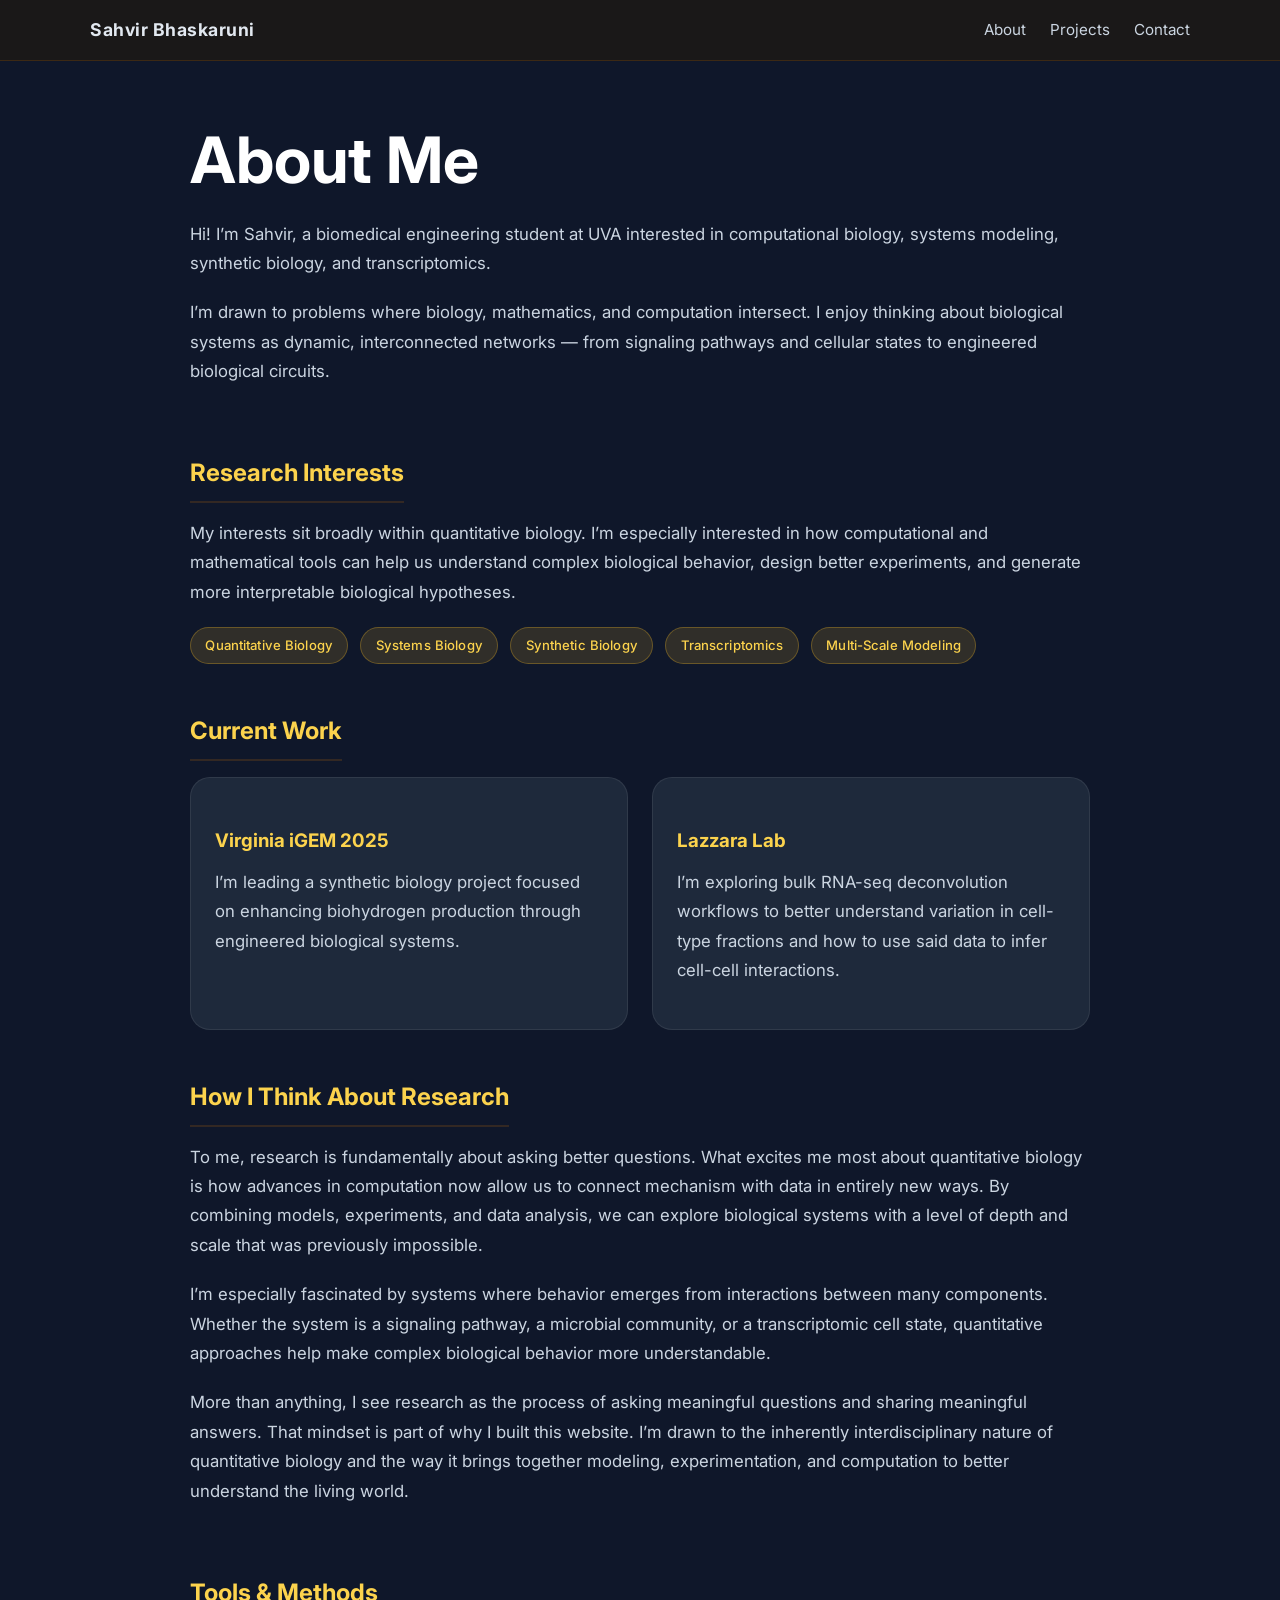
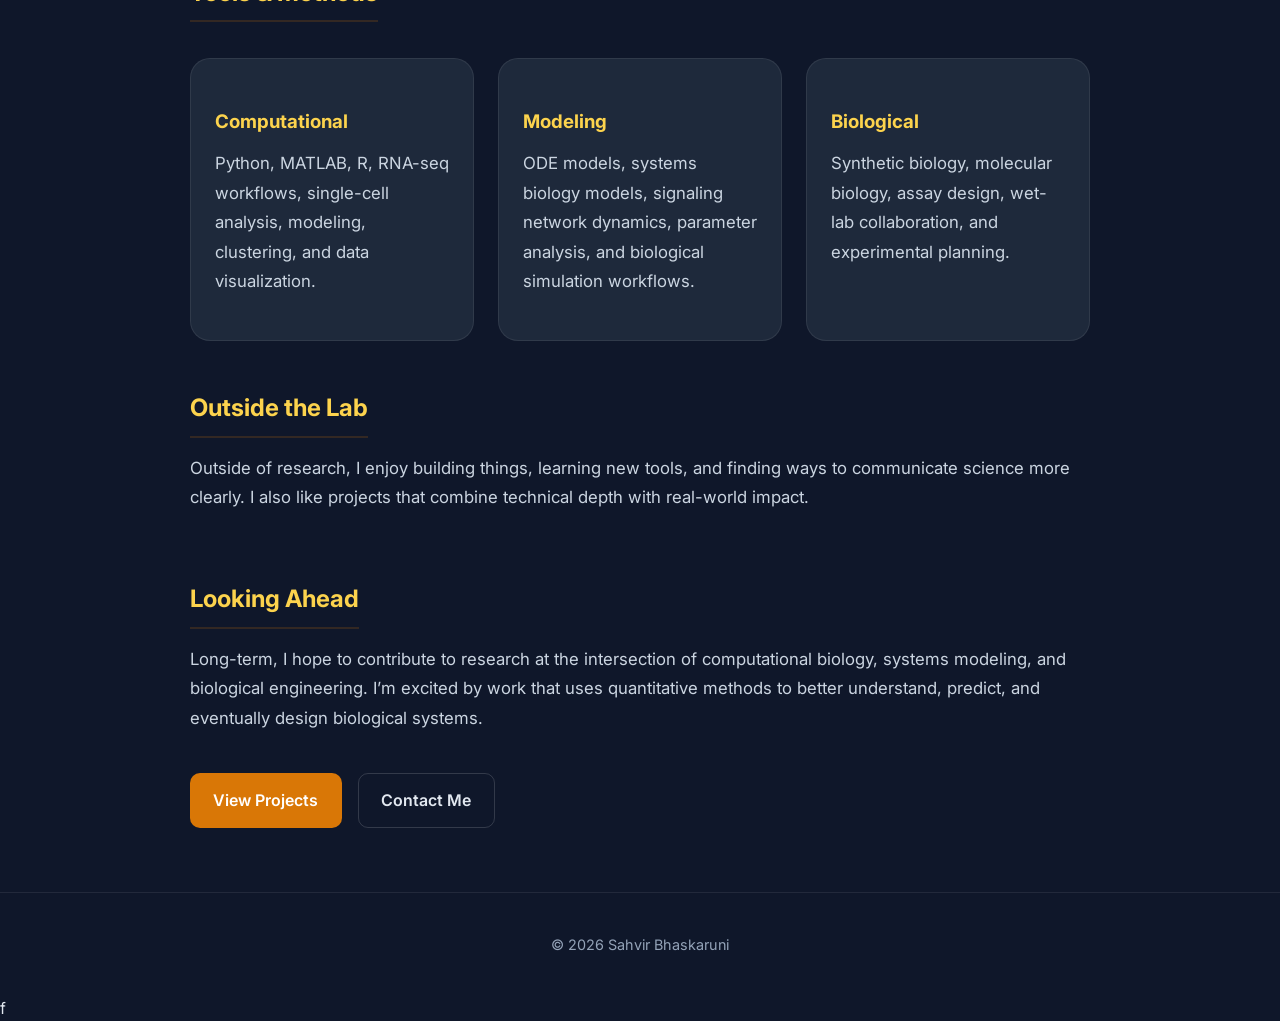
==== bio.html @ 29ad3c55 "temp edits" ====
<!DOCTYPE html>
<html lang="en">

<head>
  <meta charset="UTF-8" />
  <meta name="viewport" content="width=device-width, initial-scale=1.0" />

  <title>About | Sahvir Bhaskaruni</title>

  <link rel="preconnect" href="https://fonts.googleapis.com">
  <link rel="preconnect" href="https://fonts.gstatic.com" crossorigin>
  <link 
    href="https://fonts.googleapis.com/css2?family=Inter:wght@300;400;500;600;700&display=swap" 
    rel="stylesheet"
  >

  <link rel="stylesheet" href="style.css?v=10">
</head>

<body>

<nav>
  <div class="container nav-content">

    <div class="logo">
      <a href="index.html">Sahvir Bhaskaruni</a>
    </div>

    <div class="nav-links">

      <div class="nav-item">
        <a href="bio.html">About</a>
      </div>

      <div class="nav-item">
        <a href="../index.html#projects">Projects</a>
        <div class="dropdown">
          <a href="project-pages/hantavirus.html">Pan-Hantavirus Vaccine</a>
          <a href="project-pages/pcdh1.html">PCDH1 Inhibitor Design</a>
          <a href="project-pages/igem.html">Virginia iGEM 2025</a>
        </div>
      </div>

      <div class="nav-item">
        <a href="../index.html#contact">Contact</a>
      </div>

    </div>

  </div>
</nav>

<section class="page-section">

  <div class="container page-content">

    <h1>About Me</h1>

    <p class="page-intro">
      Hi! I’m Sahvir, a biomedical engineering student at UVA interested in
      computational biology, systems modeling, synthetic biology, and
      transcriptomics.
    </p>

    <p>
      I’m drawn to problems where biology, mathematics, and computation
      intersect. I enjoy thinking about biological systems as dynamic,
      interconnected networks — from signaling pathways and cellular states
      to engineered biological circuits.
    </p>

    <h2>Research Interests</h2>

    <p>
      My interests sit broadly within quantitative biology. I’m especially
      interested in how computational and mathematical tools can help us
      understand complex biological behavior, design better experiments, and
      generate more interpretable biological hypotheses.
    </p>

    <div class="interest-tags">
      <span class="interest-tag">Quantitative Biology</span>
      <span class="interest-tag">Systems Biology</span>
      <span class="interest-tag">Synthetic Biology</span>
      <span class="interest-tag">Transcriptomics</span>
      <span class="interest-tag">Multi-Scale Modeling</span>
    </div>

    <h2>Current Work</h2>

    <div class="now-grid">

      <div class="now-card">
        <h3>Virginia iGEM 2025</h3>
        <p>
          I’m leading a synthetic biology project focused on enhancing
          biohydrogen production through engineered biological systems.
        </p>
      </div>

      <div class="now-card">
        <h3>Lazzara Lab</h3>
        <p>
          I’m exploring bulk RNA-seq deconvolution workflows to better 
          understand variation in cell-type fractions and how to use 
          said data to infer cell-cell interactions. 
        </p>
      </div>

    </div>

<h2>How I Think About Research</h2>

  <p>
    To me, research is fundamentally about asking better questions. What excites 
    me most about quantitative biology is how advances in computation now allow 
    us to connect mechanism with data in entirely new ways. By combining models, 
    experiments, and data analysis, we can explore biological systems with a level 
    of depth and scale that was previously impossible.
  </p>

  <p>
    I’m especially fascinated by systems where behavior emerges from interactions 
    between many components. Whether the system is a signaling pathway, a microbial 
    community, or a transcriptomic cell state, quantitative approaches help make 
    complex biological behavior more understandable.
  </p>

  <p>
    More than anything, I see research as the process of asking meaningful questions 
    and sharing meaningful answers. That mindset is part of why I built this website. 
    I’m drawn to the inherently interdisciplinary nature of quantitative biology and 
    the way it brings together modeling, experimentation, and computation to better 
    understand the living world.
  </p>

    <h2>Tools & Methods</h2>

    <div class="tools-grid">

      <div class="tool-card">
        <h3>Computational</h3>
        <p>
          Python, MATLAB, R, RNA-seq workflows, single-cell analysis,
          modeling, clustering, and data visualization.
        </p>
      </div>

      <div class="tool-card">
        <h3>Modeling</h3>
        <p>
          ODE models, systems biology models, signaling network dynamics,
          parameter analysis, and biological simulation workflows.
        </p>
      </div>

      <div class="tool-card">
        <h3>Biological</h3>
        <p>
          Synthetic biology, molecular biology, assay design, wet-lab
          collaboration, and experimental planning.
        </p>
      </div>

    </div>

    <h2>Outside the Lab</h2>

    <p>
      Outside of research, I enjoy building things, learning new tools, and
      finding ways to communicate science more clearly. I also like projects
      that combine technical depth with real-world impact.
    </p>

    <h2>Looking Ahead</h2>

    <p>
      Long-term, I hope to contribute to research at the intersection of
      computational biology, systems modeling, and biological engineering.
      I’m excited by work that uses quantitative methods to better understand,
      predict, and eventually design biological systems.
    </p>

    <div class="page-buttons">
      <a class="btn btn-primary" href="../index.html#projects">View Projects</a>
      <a class="btn btn-secondary" href="../index.html#contact">Contact Me</a>
    </div>

  </div>

</section>

<footer>
  <div class="container">
    © 2026 Sahvir Bhaskaruni
  </div>
</footer>

</body>
</html>f
---- style.css ----
/* ========================================
   SAHVIR BHASKARUNI PORTFOLIO - CLEANED CSS
   ======================================== */

/* ROOT VARIABLES & RESET */

:root {
  /* Color Palette */
  --bg-primary: #0F172A;
  --bg-secondary: #1E293B;
  --bg-tertiary: rgba(255, 255, 255, 0.02);
  --bg-hover: rgba(255, 255, 255, 0.04);
  --bg-focus: rgba(255, 255, 255, 0.05);

  --text-primary: #e2e8f0;
  --text-secondary: #cbd5e1;
  --text-muted: #94a3b8;
  --text-bright: #ffffff;

  --accent-primary: #D97706;
  --accent-secondary: #FCD34D;
  --accent-blue: #93C5FD;

  --border-light: rgba(255, 255, 255, 0.06);
  --border-medium: rgba(255, 255, 255, 0.08);
  --border-hover: rgba(255, 255, 255, 0.18);

  --orange-bg-light: rgba(217, 119, 6, 0.15);
  --orange-bg-medium: rgba(217, 119, 6, 0.18);
  --orange-bg-focus: rgba(217, 119, 6, 0.28);
  --orange-border: rgba(217, 119, 6, 0.18);

  --yellow-bg-light: rgba(251, 191, 36, 0.14);
  --yellow-bg-medium: rgba(251, 191, 36, 0.22);
  --yellow-border: rgba(251, 191, 36, 0.28);
  --yellow-border-hover: rgba(251, 191, 36, 0.45);

  --blue-bg: rgba(59, 130, 246, 0.18);
  --blue-border: rgba(59, 130, 246, 0.28);

  --grey-bg: rgba(148, 163, 184, 0.12);
  --grey-border: rgba(148, 163, 184, 0.22);

  /* Spacing */
  --spacing-xs: 0.5rem;
  --spacing-sm: 1rem;
  --spacing-md: 1.5rem;
  --spacing-lg: 2.5rem;
  --spacing-xl: 4rem;

  /* Border Radius */
  --radius-sm: 10px;
  --radius-md: 18px;
  --radius-lg: 20px;
  --radius-full: 999px;

  /* Transitions */
  --transition-fast: 0.2s ease;
  --transition-base: 0.25s ease;

  /* Shadows */
  --shadow-sm: 0 10px 30px rgba(0, 0, 0, 0.18);
  --shadow-md: 0 16px 32px rgba(0, 0, 0, 0.25);
  --shadow-lg: 0 20px 40px rgba(0, 0, 0, 0.25);
}

* {
  margin: 0;
  padding: 0;
  box-sizing: border-box;
}

html {
  scroll-behavior: smooth;
}

body {
  font-family: "Inter", sans-serif;
  background-color: var(--bg-primary);
  color: var(--text-primary);
  line-height: 1.6;
}

a {
  color: inherit;
  text-decoration: none;
}

.container {
  width: 90%;
  max-width: 1100px;
  margin: 0 auto;
}

/* ========================================
   NAVBAR
   ======================================== */

nav {
  position: sticky;
  top: 0;
  z-index: 100;
  background: rgba(28, 25, 23, 0.92);
  backdrop-filter: blur(12px);
  border-bottom: 1px solid var(--orange-border);
}

.nav-content {
  display: flex;
  justify-content: space-between;
  align-items: center;
  padding: var(--spacing-sm) 0;
}

.logo {
  font-size: 1.1rem;
  font-weight: 700;
  letter-spacing: 0.5px;
}

.nav-links {
  display: flex;
  gap: var(--spacing-md);
  font-size: 0.95rem;
  color: var(--text-secondary);
}

.nav-links a {
  transition: color var(--transition-fast);
}

.nav-links a:hover {
  color: var(--text-bright);
}

.nav-item {
  position: relative;
}

.dropdown {
  display: none;
  position: absolute;
  top: 100%;
  left: 0;
  min-width: 220px;
  padding: var(--spacing-xs) 0;
  background: rgba(28, 25, 23, 0.98);
  border: 1px solid var(--orange-border);
  border-radius: var(--radius-md);
  box-shadow: var(--shadow-md);
}

.dropdown a {
  display: block;
  padding: 0.65rem 1rem;
  color: var(--text-secondary);
  font-size: 0.9rem;
  transition: all var(--transition-fast);
}

.dropdown a:hover {
  color: var(--text-bright);
  background: var(--bg-hover);
}

.nav-item:hover .dropdown {
  display: block;
}

/* ========================================
   HERO / HOME SECTION
   ======================================== */

.hero-section {
  max-width: 1150px;
  margin: 0 auto;
  padding: var(--spacing-xl) 2rem 4rem;
  color: #e5e7eb;
}

.hero-name {
  text-align: center;
  font-size: clamp(2.5rem, 8vw, 3.5rem);
  font-weight: 700;
  letter-spacing: 0.08em;
  margin-bottom: 0.75rem;
  color: var(--text-bright);
}

.hero-tags {
  text-align: center;
  font-size: 1.15rem;
  font-weight: 400;
  color: var(--text-muted);
  margin-bottom: var(--spacing-lg);
  line-height: 1.6;
}

.hero-content {
  display: grid;
  grid-template-columns: 300px 1fr;
  gap: 4rem;
  align-items: stretch;
}

.hero-photo {
  display: flex;
  justify-content: center;
  height: 100%;
}

.hero-photo img {
  width: 100%;
  max-width: 300px;
  height: 100%;
  max-height: 520px;
  object-fit: cover;
  border-radius: var(--radius-lg);
  border: 1px solid rgba(255, 255, 255, 0.08);
  box-shadow: 0 10px 30px rgba(0, 0, 0, 0.25), 0 0 0 1px rgba(255, 255, 255, 0.03);
  transition: transform var(--transition-base);
}

.hero-text {
  display: flex;
  flex-direction: column;
  justify-content: space-between;
  gap: 1.25rem;
}

.hero-text p {
  font-size: 1.05rem;
  line-height: 1.85;
  color: #d1d5db;
}

.hero-text h3 {
  font-size: 1.2rem;
  font-weight: 600;
  color: var(--text-bright);
  margin-bottom: -0.5rem;
}

.hero-links {
  display: flex;
  flex-wrap: wrap;
  gap: 1rem;
  margin-top: 0.5rem;
}

.hero-links a {
  padding: 0.8rem 1.2rem;
  border-radius: var(--radius-full);
  background: var(--bg-secondary);
  border: 1px solid #334155;
  color: var(--text-bright);
  font-size: 0.95rem;
  font-weight: 500;
  transition: background var(--transition-fast), transform var(--transition-fast), border-color var(--transition-fast);
}

.hero-links a:hover {
  background: #334155;
  border-color: #475569;
  transform: translateY(-2px);
}

/* ========================================
   BUTTONS
   ======================================== */

.btn {
  padding: 0.85rem 1.4rem;
  border-radius: var(--radius-sm);
  font-weight: 600;
  transition: all var(--transition-fast);
  border: 1px solid transparent;
  cursor: pointer;
}

.btn-primary {
  background: var(--accent-primary);
  color: var(--text-bright);
}

.btn-primary:hover {
  background: #B45309;
  transform: translateY(-2px);
}

.btn-secondary {
  border: 1px solid rgba(255, 255, 255, 0.15);
  color: var(--text-primary);
  background: transparent;
}

.btn-secondary:hover {
  border-color: rgba(255, 255, 255, 0.35);
  background: var(--bg-hover);
}

/* ========================================
   SECTIONS
   ======================================== */

section {
  padding: var(--spacing-xl) 0;
}

#projects,
#contact,
#now,
#interests {
  border-top: 1px solid var(--border-light);
}

#projects,
#contact {
  padding-top: 2rem;
}

.section-title {
  font-size: 2rem;
  margin-bottom: 2rem;
  font-weight: 700;
}

/* ========================================
   PAGE LAYOUT
   ======================================== */

.page-section {
  padding: var(--spacing-xl) 0;
}

.page-content {
  max-width: 900px;
  margin: 0 auto;
}

.page-content h1 {
  font-size: clamp(2.5rem, 6vw, 4rem);
  line-height: 1.1;
  margin-bottom: 1.5rem;
  color: var(--text-bright);
}

.page-content h2 {
  margin-top: 3rem;
  margin-bottom: 1rem;
  padding-bottom: 0.5rem;
  border-bottom: 2px solid var(--orange-bg-medium);
  display: inline-block;
  font-size: 1.5rem;
  color: var(--accent-secondary);
}

.page-content h3 {
  margin-top: 1.5rem;
  margin-bottom: 0.75rem;
  color: var(--accent-secondary);
}

.page-content p {
  color: var(--text-secondary);
  font-size: 1.05rem;
  margin-bottom: 1.25rem;
  line-height: 1.75;
}

.page-intro {
  font-size: 1.2rem;
  color: var(--text-primary);
}

.project-subtitle {
  font-size: 1.15rem;
  color: var(--text-secondary);
  margin-bottom: 1.25rem;
}

.project-meta {
  display: flex;
  flex-wrap: wrap;
  gap: 0.75rem;
  margin-bottom: 2.5rem;
}

/* ========================================
   CONTENT BOXES & CARDS
   ======================================== */

.content-box,
.figure-card,
.table-card,
.now-card,
.tool-card,
.flow-step {
  background: var(--bg-secondary);
  border: 1px solid var(--border-medium);
  border-radius: var(--radius-lg);
}

.content-box,
.figure-card,
.table-card {
  width: 100%;
  max-width: 850px;
  margin: 1.5rem 0 2.5rem 0;
  padding: 2rem;
  box-shadow: var(--shadow-sm);
}

.content-box p,
.figure-card p {
  font-size: 1.05rem;
  line-height: 1.75;
}

.now-card,
.tool-card,
.flow-step {
  padding: 1.5rem;
}

.now-card h3,
.tool-card h3,
.flow-step h3 {
  margin-bottom: 0.75rem;
  color: var(--accent-secondary);
}

/* ========================================
   TAGS & BADGES
   ======================================== */

.tag,
.interest-tag,
.meta-tag,
.date-tag {
  display: inline-block;
  border-radius: var(--radius-full);
  font-weight: 500;
  transition: all var(--transition-fast);
}

.tag {
  font-size: 0.8rem;
  padding: 0.35rem 0.7rem;
  background: var(--orange-bg-light);
  color: var(--accent-secondary);
}

.interest-tag {
  font-size: 0.82rem;
  padding: 0.45rem 0.9rem;
  background: var(--yellow-bg-light);
  color: var(--accent-secondary);
  border: 1px solid rgba(251, 191, 36, 0.28);
  letter-spacing: 0.01em;
}

.interest-tag:hover {
  background: var(--yellow-bg-medium);
  border-color: var(--yellow-border-hover);
  transform: translateY(-2px);
}

.meta-tag {
  font-size: 0.9rem;
  padding: 0.55rem 0.9rem;
  background: var(--orange-bg-light);
  color: var(--accent-secondary);
}

.date-tag {
  font-size: 0.9rem;
  padding: 0.55rem 0.9rem;
  background: var(--grey-bg);
  color: var(--text-secondary);
  border: 1px solid var(--grey-border);
}

.tags {
  display: flex;
  flex-wrap: wrap;
  gap: var(--spacing-xs);
}

.interest-tags,
.project-meta {
  display: flex;
  flex-wrap: wrap;
  gap: 0.75rem;
  margin-top: 0.5rem;
}

/* ========================================
   PROJECT CARDS
   ======================================== */

.projects-grid {
  display: grid;
  grid-template-columns: repeat(auto-fit, minmax(340px, 1fr));
  gap: 1.5rem;
}

.project-card {
  display: block;
  background: var(--bg-secondary);
  border: 1px solid var(--border-medium);
  border-radius: var(--radius-md);
  padding: 1.5rem;
  transition: all var(--transition-fast);
  cursor: pointer;
}

.project-card:hover {
  transform: translateY(-4px);
  border-color: var(--border-hover);
  box-shadow: var(--shadow-sm);
}

.project-card h3 {
  margin-bottom: 0.8rem;
  font-size: 1.2rem;
  color: var(--text-bright);
}

.project-card p {
  color: var(--text-secondary);
  font-size: 0.95rem;
  margin-bottom: 1rem;
}

.project-button {
  display: inline-block;
  margin-top: 1rem;
  padding: 0.65rem 1rem;
  border-radius: var(--radius-sm);
  background: var(--orange-bg-light);
  color: var(--accent-secondary);
  font-size: 0.9rem;
  font-weight: 600;
  transition: background var(--transition-fast);
}

.project-card:hover .project-button {
  background: var(--orange-bg-focus);
}

/* ========================================
   ABOUT SECTION
   ======================================== */

.about-grid {
  display: grid;
  grid-template-columns: 1.25fr 0.75fr;
  gap: 2.5rem;
  align-items: center;
}

.about-image {
  display: flex;
  justify-content: center;
  align-items: center;
}

.about-image img {
  width: 100%;
  max-width: 320px;
  border-radius: var(--radius-lg);
  object-fit: cover;
  border: 1px solid rgba(255, 255, 255, 0.08);
  box-shadow: var(--shadow-lg);
}

/* ========================================
   FLOWCHART
   ======================================== */

.flowchart {
  display: flex;
  flex-direction: column;
  gap: 1.5rem;
  margin: 2.5rem 0;
}

.flow-step {
  position: relative;
  background: var(--bg-secondary);
  border: 1px solid var(--border-medium);
  border-radius: var(--radius-lg);
  padding: 2rem 2rem 2rem 1.5rem;
  transition: all var(--transition-fast);
}

.flow-step:hover {
  border-color: var(--border-hover);
  transform: translateX(4px);
}

.flow-step h3 {
  margin-bottom: 0.75rem;
  color: var(--accent-secondary);
  font-size: 1.1rem;
}

.flow-step p {
  margin-bottom: 0;
  color: var(--text-secondary);
  line-height: 1.7;
}

.flow-step img {
  display: block;
  width: 100%;
  max-width: 100%;
  height: auto;
  max-height: 300px;
  border-radius: var(--radius-md);
  margin: 1rem 0;
  object-fit: contain;
  overflow: hidden;
}

.flow-number {
  position: absolute;
  top: 1.5rem;
  right: 1.5rem;
  width: 40px;
  height: 40px;
  border-radius: 50%;
  background: var(--orange-bg-medium);
  color: var(--accent-secondary);
  display: flex;
  align-items: center;
  justify-content: center;
  font-weight: 700;
  font-size: 1.1rem;
}

.flow-arrow {
  text-align: center;
  font-size: 1.8rem;
  color: var(--text-muted);
  margin: 0.5rem 0;
}

/* ========================================
   TABLES & FIGURES
   ======================================== */

.figure-card {
  overflow: hidden;
  box-shadow: var(--shadow-sm);
  transition: all var(--transition-fast);
}

.figure-card img {
  display: block;
  width: 100%;
  max-height: 600px;
  object-fit: contain;
  background: var(--bg-secondary);
  padding: 1rem;
  border-radius: var(--radius-lg);
  transition: opacity var(--transition-fast);
}

.figure-card img:hover {
  opacity: 0.95;
}

.figure-caption {
  padding: 1.25rem 1.5rem;
  color: var(--text-secondary);
  font-size: 0.95rem;
  line-height: 1.7;
  background: var(--bg-secondary);
  border: 1px solid var(--border-medium);
  border-top: none;
  border-radius: 0 0 var(--radius-lg) var(--radius-lg);
  margin-top: -1px;
}

.table-card {
  overflow-x: auto;
}

.sequence-table {
  width: 100%;
  border-collapse: collapse;
  table-layout: fixed;
}

.sequence-table th {
  background: var(--bg-focus);
  color: var(--accent-secondary);
  text-align: left;
  padding: 1rem;
  font-weight: 600;
  border-bottom: 1px solid var(--border-light);
}

.sequence-table td {
  padding: 1rem;
  border-top: 1px solid var(--border-light);
  color: var(--text-secondary);
  vertical-align: top;
}

.sequence-cell {
  font-family: monospace;
  letter-spacing: 0.03em;
  color: var(--text-primary);
  white-space: normal;
  overflow-wrap: anywhere;
  word-break: break-word;
  line-height: 1.7;
}

.highlight-sequence,
.highlight-conserved {
  color: var(--accent-secondary);
  font-weight: 700;
  background: var(--orange-bg-medium);
  padding: 0.08rem 0.2rem;
  border-radius: 4px;
}

.highlight-epitope {
  color: var(--accent-blue);
  font-weight: 700;
  background: var(--blue-bg);
  padding: 0.08rem 0.2rem;
  border-radius: 4px;
}

/* ========================================
   TOOLS & SKILLS
   ======================================== */

.tools-grid {
  display: grid;
  grid-template-columns: repeat(auto-fit, minmax(250px, 1fr));
  gap: 1.5rem;
  margin-top: 1.25rem;
}

.now-grid {
  display: grid;
  grid-template-columns: repeat(auto-fit, minmax(280px, 1fr));
  gap: 1.5rem;
}

/* ========================================
   REFERENCES & LISTS
   ======================================== */

.reference-list {
  margin-top: 2rem;
  padding-left: 0;
  list-style: none;
}

.reference-list li {
  margin-bottom: 1.25rem;
  padding-left: 1.5rem;
  position: relative;
  color: var(--text-secondary);
  line-height: 1.8;
}

.reference-list li::before {
  content: '';
  position: absolute;
  left: 0;
  top: 0.5rem;
  width: 4px;
  height: 4px;
  background: var(--accent-secondary);
  border-radius: 50%;
}

.image-cell {
  text-align: center;
  padding: 0.75rem;
  vertical-align: middle;
}

.image-cell img {
  max-width: 100%;
  width: auto;
  height: 200px;  /* Set explicit height for rowspan images */
  object-fit: contain;  /* Keep aspect ratio, don't stretch */
  border-radius: var(--radius-md);
  border: 1px solid var(--border-light);
  transition: transform var(--transition-fast);
}

.image-cell img:hover {
  transform: scale(1.05);
}

/* ========================================
   UTILITY CLASSES
   ======================================== */

.page-buttons {
  display: flex;
  gap: 1rem;
  flex-wrap: wrap;
  margin-top: var(--spacing-lg);
}

/* ========================================
   FOOTER
   ======================================== */

footer {
  padding: var(--spacing-lg) 0;
  border-top: 1px solid var(--border-medium);
  text-align: center;
  color: var(--text-muted);
  font-size: 0.9rem;
}

/* ========================================
   RESPONSIVE DESIGN
   ======================================== */

@media (max-width: 900px) {
  .about-grid {
    grid-template-columns: 1fr;
  }

  .about-image {
    order: -1;
    margin-bottom: 2rem;
  }

  .about-image img {
    max-width: 260px;
  }
}

@media (max-width: 850px) {
  .hero-section {
    padding-top: 4rem;
  }

  .hero-content {
    grid-template-columns: 1fr;
    gap: 2.5rem;
  }

  .hero-name {
    font-size: 2.5rem;
  }

  .hero-tags {
    font-size: 1rem;
    margin-bottom: var(--spacing-lg);
  }

  .hero-photo img {
    max-width: 280px;
  }

  .hero-text {
    text-align: center;
  }

  .hero-links {
    justify-content: center;
  }
}

@media (max-width: 700px) {
  .nav-links {
    display: none;
  }

  .hero-buttons,
  .page-buttons {
    flex-direction: column;
    align-items: flex-start;
  }

  .btn {
    width: 100%;
    text-align: center;
  }

  .content-box,
  .figure-card,
  .table-card {
    max-width: 100%;
    padding: 1.5rem;
  }

  .section-title {
    font-size: 1.5rem;
  }

  .page-content h1 {
    font-size: 2rem;
  }

  .page-content h2 {
    font-size: 1.3rem;
  }
}
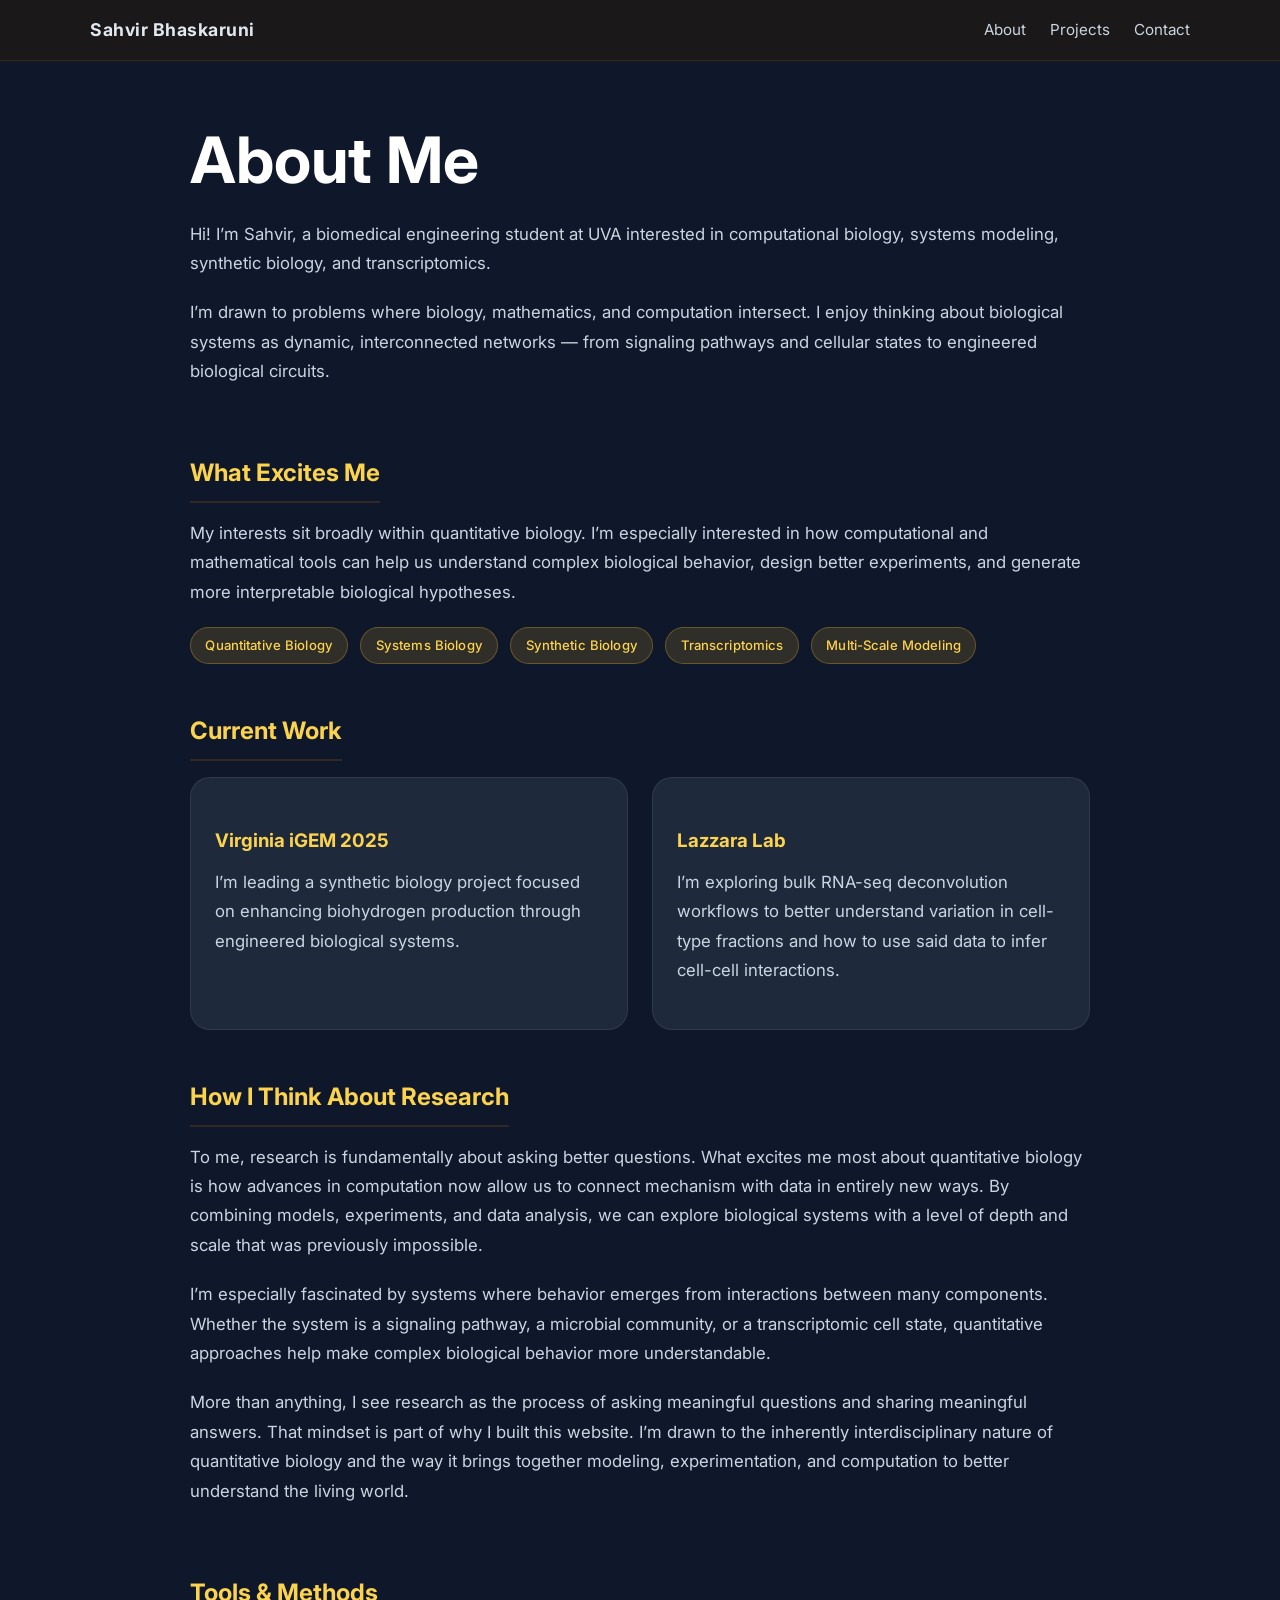
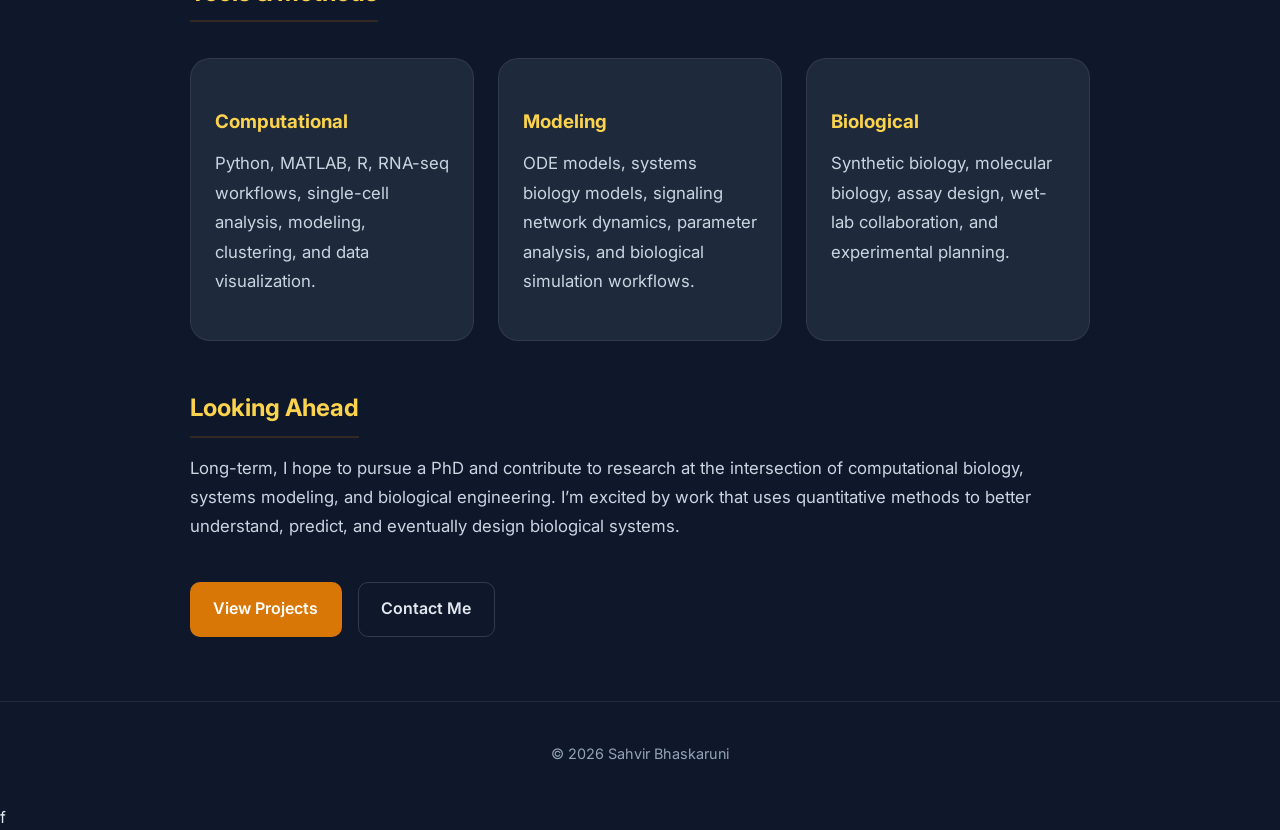
==== commit fcc7b180: "updates" ====
--- a/bio.html
+++ b/bio.html
@@ -69,7 +69,7 @@
       to engineered biological circuits.
     </p>
 
-    <h2>Research Interests</h2>
+    <h2>What Excites Me</h2>
 
     <p>
       My interests sit broadly within quantitative biology. I’m especially
@@ -164,21 +164,13 @@
 
     </div>
 
-    <h2>Outside the Lab</h2>
-
-    <p>
-      Outside of research, I enjoy building things, learning new tools, and
-      finding ways to communicate science more clearly. I also like projects
-      that combine technical depth with real-world impact.
-    </p>
-
     <h2>Looking Ahead</h2>
 
     <p>
-      Long-term, I hope to contribute to research at the intersection of
-      computational biology, systems modeling, and biological engineering.
-      I’m excited by work that uses quantitative methods to better understand,
-      predict, and eventually design biological systems.
+      Long-term, I hope to pursue a PhD and contribute to research at the 
+      intersection of computational biology, systems modeling, and biological 
+      engineering. I’m excited by work that uses quantitative methods to better 
+      understand, predict, and eventually design biological systems. 
     </p>
 
     <div class="page-buttons">
--- a/style.css
+++ b/style.css
@@ -912,3 +912,53 @@
     font-size: 1.3rem;
   }
 }
+
+/* Contact Section */
+
+.contact-section {
+  padding: var(--spacing-lg) 0;
+  border-top: 1px solid var(--border-color);
+  margin-top: var(--spacing-xl);
+}
+
+.contact-intro {
+  font-size: 1.1rem;
+  margin-bottom: var(--spacing-md);
+  color: var(--text-secondary);
+}
+
+.contact-links {
+  display: flex;
+  flex-direction: column;
+  gap: var(--spacing-md);
+}
+
+.contact-link {
+  display: flex;
+  align-items: center;
+  gap: var(--spacing-sm);
+  padding: var(--spacing-sm) 0;
+  text-decoration: none;
+  color: var(--text-primary);
+  border-bottom: 1px solid transparent;
+  transition: border-color var(--transition-base);
+}
+
+.contact-link:hover {
+  border-bottom-color: var(--orange-accent);
+}
+
+.contact-icon {
+  font-size: 1.5rem;
+  display: inline-block;
+}
+
+.contact-text {
+  font-weight: 500;
+}
+
+@media (max-width: 700px) {
+  .contact-links {
+    gap: var(--spacing-md);
+  }
+}
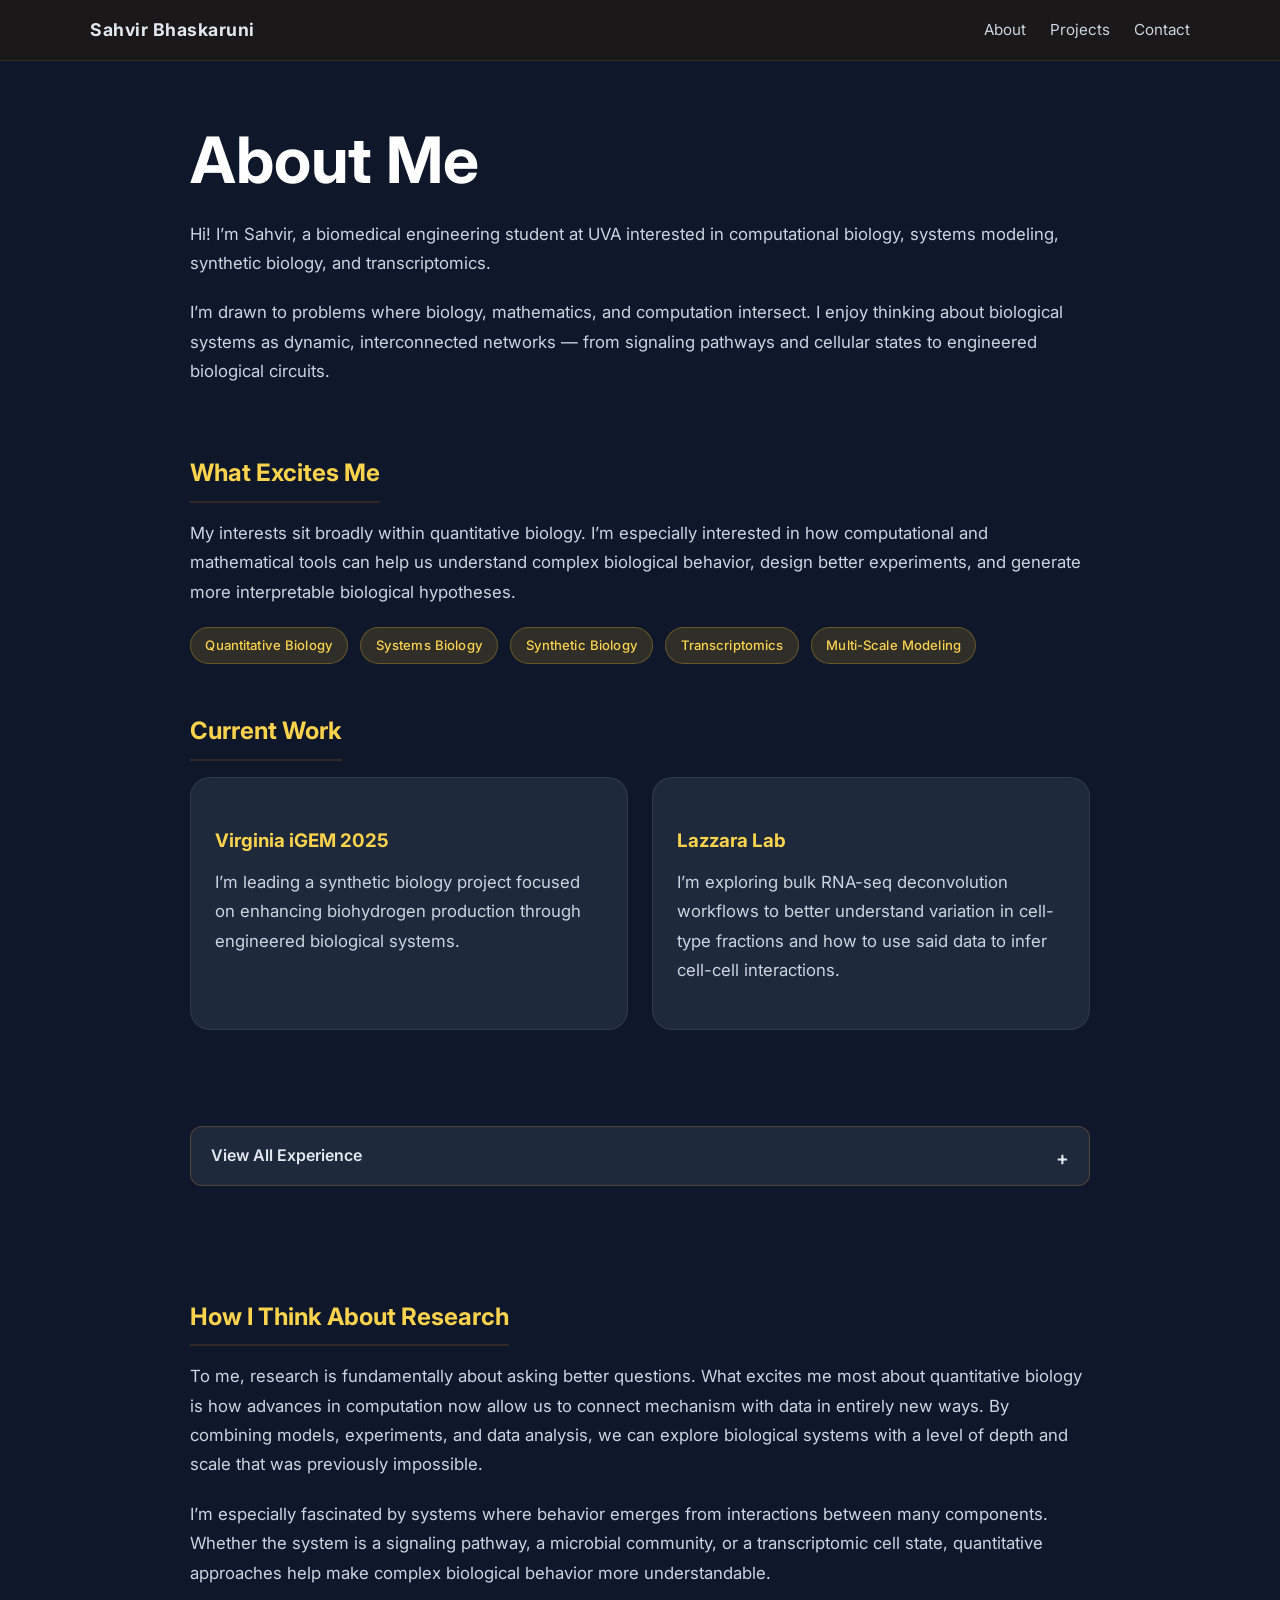
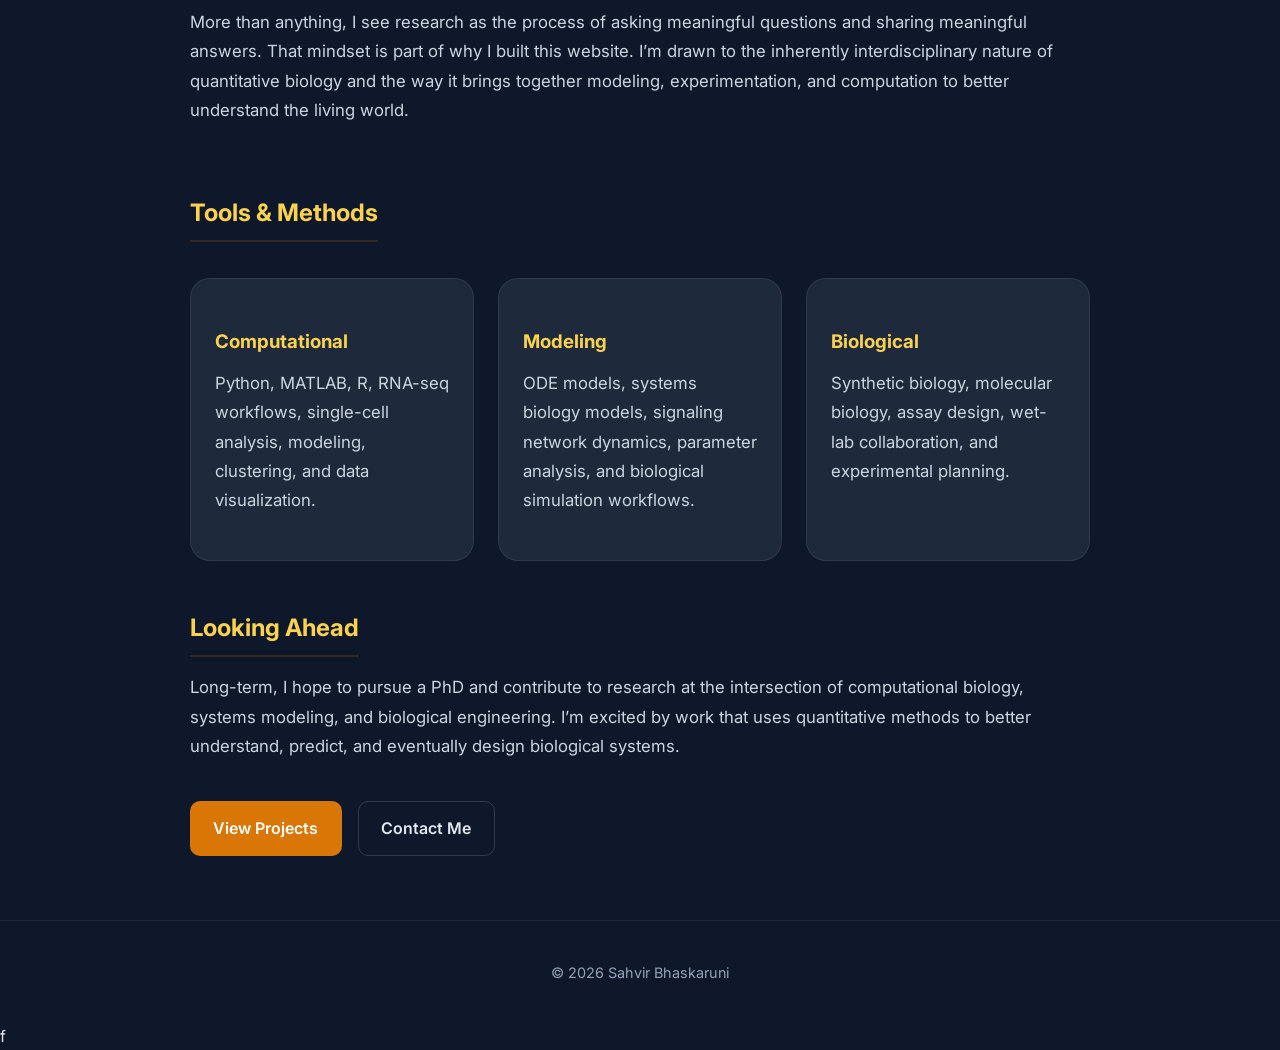
==== commit 31e3f4da: "experience section trial" ====
--- a/bio.html
+++ b/bio.html
@@ -4,6 +4,7 @@
 <head>
   <meta charset="UTF-8" />
   <meta name="viewport" content="width=device-width, initial-scale=1.0" />
+  <meta name="description" content="About Sahvir Bhaskaruni. Biomedical engineer interested in computational biology, systems modeling, and designing biological systems. UVA student.">
 
   <title>About | Sahvir Bhaskaruni</title>
 
@@ -109,6 +110,78 @@
 
     </div>
 
+    <section class="experience-section">
+
+  <details class="experience-dropdown">
+    <summary>View All Experience</summary>
+
+    <div class="experience-content">
+
+      <div class="experience-entry">
+        <h3>Lazzara Lab — Undergraduate Researcher</h3>
+        <p class="experience-meta">University of Virginia · Fall 2023–Present</p>
+        <p>
+          Conduct computational and systems biology research focused on
+          signaling pathway modeling, parameter estimation, and quantitative
+          analysis of cellular behavior.
+        </p>
+      </div>
+
+      <div class="experience-entry">
+        <h3>Virginia iGEM — Team Lead</h3>
+        <p class="experience-meta">University of Virginia · 2025–Present</p>
+        <p>
+          Lead the Virginia iGEM team in developing synthetic biology projects,
+          coordinating research efforts, mentoring team members, and preparing
+          presentations for the International Genetically Engineered Machine
+          competition.
+        </p>
+      </div>
+
+      <div class="experience-entry">
+        <h3>Pierce-Cottler Lab — Undergraduate Researcher</h3>
+        <p class="experience-meta">University of Virginia · 2026–Present</p>
+        <p>
+          Investigating computational approaches for bulk transcriptomic
+          deconvolution and benchmarking cellular composition estimation
+          methods.
+        </p>
+      </div>
+
+      <div class="experience-entry">
+        <h3>Independent Research Projects</h3>
+        <p class="experience-meta">Polygence · 2021–2023</p>
+        <p>
+          Conducted independent computational biology projects focused on
+          pan-hantavirus vaccine design and small-molecule inhibitor design
+          against Andes orthohantavirus infection.
+        </p>
+      </div>
+
+      <div class="experience-entry">
+        <h3>Selected Coursework</h3>
+        <p class="experience-meta">University of Virginia</p>
+        <p>
+          Systems Bioengineering, Computational Biology, Biomedical Data
+          Science, Molecular Data Science, Probability & Statistics,
+          Differential Equations, Organic Chemistry, and related coursework.
+        </p>
+      </div>
+
+      <div class="experience-entry">
+        <h3>Organizations & Activities</h3>
+        <p class="experience-meta">University of Virginia</p>
+        <p>
+          Charlottesville Debate League, Virginia Cricket Club, Biomedical
+          Engineering Society, and undergraduate research mentoring activities.
+        </p>
+      </div>
+
+    </div>
+  </details>
+
+</section>
+
 <h2>How I Think About Research</h2>
 
   <p>
--- a/style.css
+++ b/style.css
@@ -916,49 +916,192 @@
 /* Contact Section */
 
 .contact-section {
-  padding: var(--spacing-lg) 0;
+  padding: var(--spacing-xl) 0;
   border-top: 1px solid var(--border-color);
   margin-top: var(--spacing-xl);
 }
 
+.contact-section h2 {
+  margin-bottom: var(--spacing-lg);
+  font-size: 2rem;
+}
+
 .contact-intro {
-  font-size: 1.1rem;
-  margin-bottom: var(--spacing-md);
+  font-size: 1.05rem;
+  margin-bottom: var(--spacing-xl);
   color: var(--text-secondary);
-}
-
+  max-width: 600px;
+  line-height: 1.6;
+}
+
+/* ── Get in Touch – link buttons ── */
 .contact-links {
   display: flex;
-  flex-direction: column;
-  gap: var(--spacing-md);
-}
-
-.contact-link {
-  display: flex;
+  flex-wrap: wrap;
+  justify-content: space-evenly;
   align-items: center;
-  gap: var(--spacing-sm);
-  padding: var(--spacing-sm) 0;
+  gap: 0.75rem;
+  width: 100%;
+  margin-top: 1.75rem;
+}
+
+.contact-links a {
+  flex: 1 1 0;
+  display: inline-flex;
+  align-items: center;
+  justify-content: center;
+  gap: 0.45rem;
+  padding: 0.6rem 1.2rem;
+  background: var(--orange-bg-light);
+  border: 1.5px solid var(--orange-border);
+  border-radius: 6px;
+  color: var(--accent-secondary);
   text-decoration: none;
-  color: var(--text-primary);
-  border-bottom: 1px solid transparent;
-  transition: border-color var(--transition-base);
+  font-size: 0.9rem;
+  font-weight: 500;
+  transition: background 0.18s ease, border-color 0.18s ease, color 0.18s ease;
+}
+
+.contact-links a:hover {
+  background: var(--orange-bg-medium);
+  border-color: var(--accent-primary);
+  color: #fff;
+}
+
+/* prevent buttons stretching too wide on large screens */
+@media (min-width: 640px) {
+  .contact-links a {
+    max-width: 220px;
+  }
 }
 
 .contact-link:hover {
-  border-bottom-color: var(--orange-accent);
+color: var(--orange-accent);
+background-color: rgba(var(--orange-rgb), 0.08);
+border-color: rgba(var(--orange-rgb), 0.8);
+
+/* subtle hover effect */
+transform: translateY(-2px);
+}
+
+
+.contact-link:hover {
+  color: var(--orange-accent);
+  background-color: rgba(var(--orange-rgb), 0.05);
 }
 
 .contact-icon {
   font-size: 1.5rem;
-  display: inline-block;
+  min-width: 2rem;
+  display: flex;
+  align-items: center;
+  justify-content: center;
+  flex-shrink: 0;
 }
 
 .contact-text {
   font-weight: 500;
-}
-
+  font-size: 1rem;
+}
+
+/* Mobile responsiveness */
 @media (max-width: 700px) {
+  .contact-section {
+    padding: var(--spacing-lg) 0;
+    margin-top: var(--spacing-lg);
+  }
+
+  .contact-section h2 {
+    font-size: 1.5rem;
+    margin-bottom: var(--spacing-md);
+  }
+
+  .contact-intro {
+    font-size: 1rem;
+    margin-bottom: var(--spacing-lg);
+  }
+
   .contact-links {
     gap: var(--spacing-md);
   }
+
+  .contact-link {
+    padding: var(--spacing-md);
+  }
+
+  .contact-icon {
+    font-size: 1.25rem;
+  }
+
+  .contact-text {
+    font-size: 0.95rem;
+  }
+}
+
+/* experience section */
+.experience-section {
+  margin-top: 2rem;
+}
+
+.experience-dropdown {
+  background: var(--bg-secondary);
+  border: 1px solid rgba(251, 146, 60, 0.25);
+  border-radius: 12px;
+  overflow: hidden;
+}
+
+.experience-dropdown summary {
+  list-style: none;
+  cursor: pointer;
+  padding: 1rem 1.25rem;
+  font-weight: 600;
+  color: var(--text-primary);
+  transition: background 0.2s ease;
+}
+
+.experience-dropdown summary:hover {
+  background: rgba(255,255,255,0.03);
+}
+
+.experience-dropdown summary::-webkit-details-marker {
+  display: none;
+}
+
+.experience-dropdown summary::after {
+  content: "+";
+  float: right;
+  color: var(--accent);
+  font-size: 1.2rem;
+}
+
+.experience-dropdown[open] summary::after {
+  content: "−";
+}
+
+.experience-content {
+  padding: 0 1.25rem 1.25rem;
+}
+
+.experience-entry {
+  padding: 1rem 0;
+  border-top: 1px solid rgba(148, 163, 184, 0.15);
+}
+
+.experience-entry h3 {
+  margin: 0 0 0.25rem;
+  color: var(--text-primary);
+  font-size: 1.05rem;
+}
+
+.experience-meta {
+  margin: 0 0 0.5rem;
+  color: var(--accent);
+  font-size: 0.9rem;
+  font-weight: 500;
+}
+
+.experience-entry p {
+  margin: 0;
+  color: var(--text-secondary);
+  line-height: 1.6;
 }
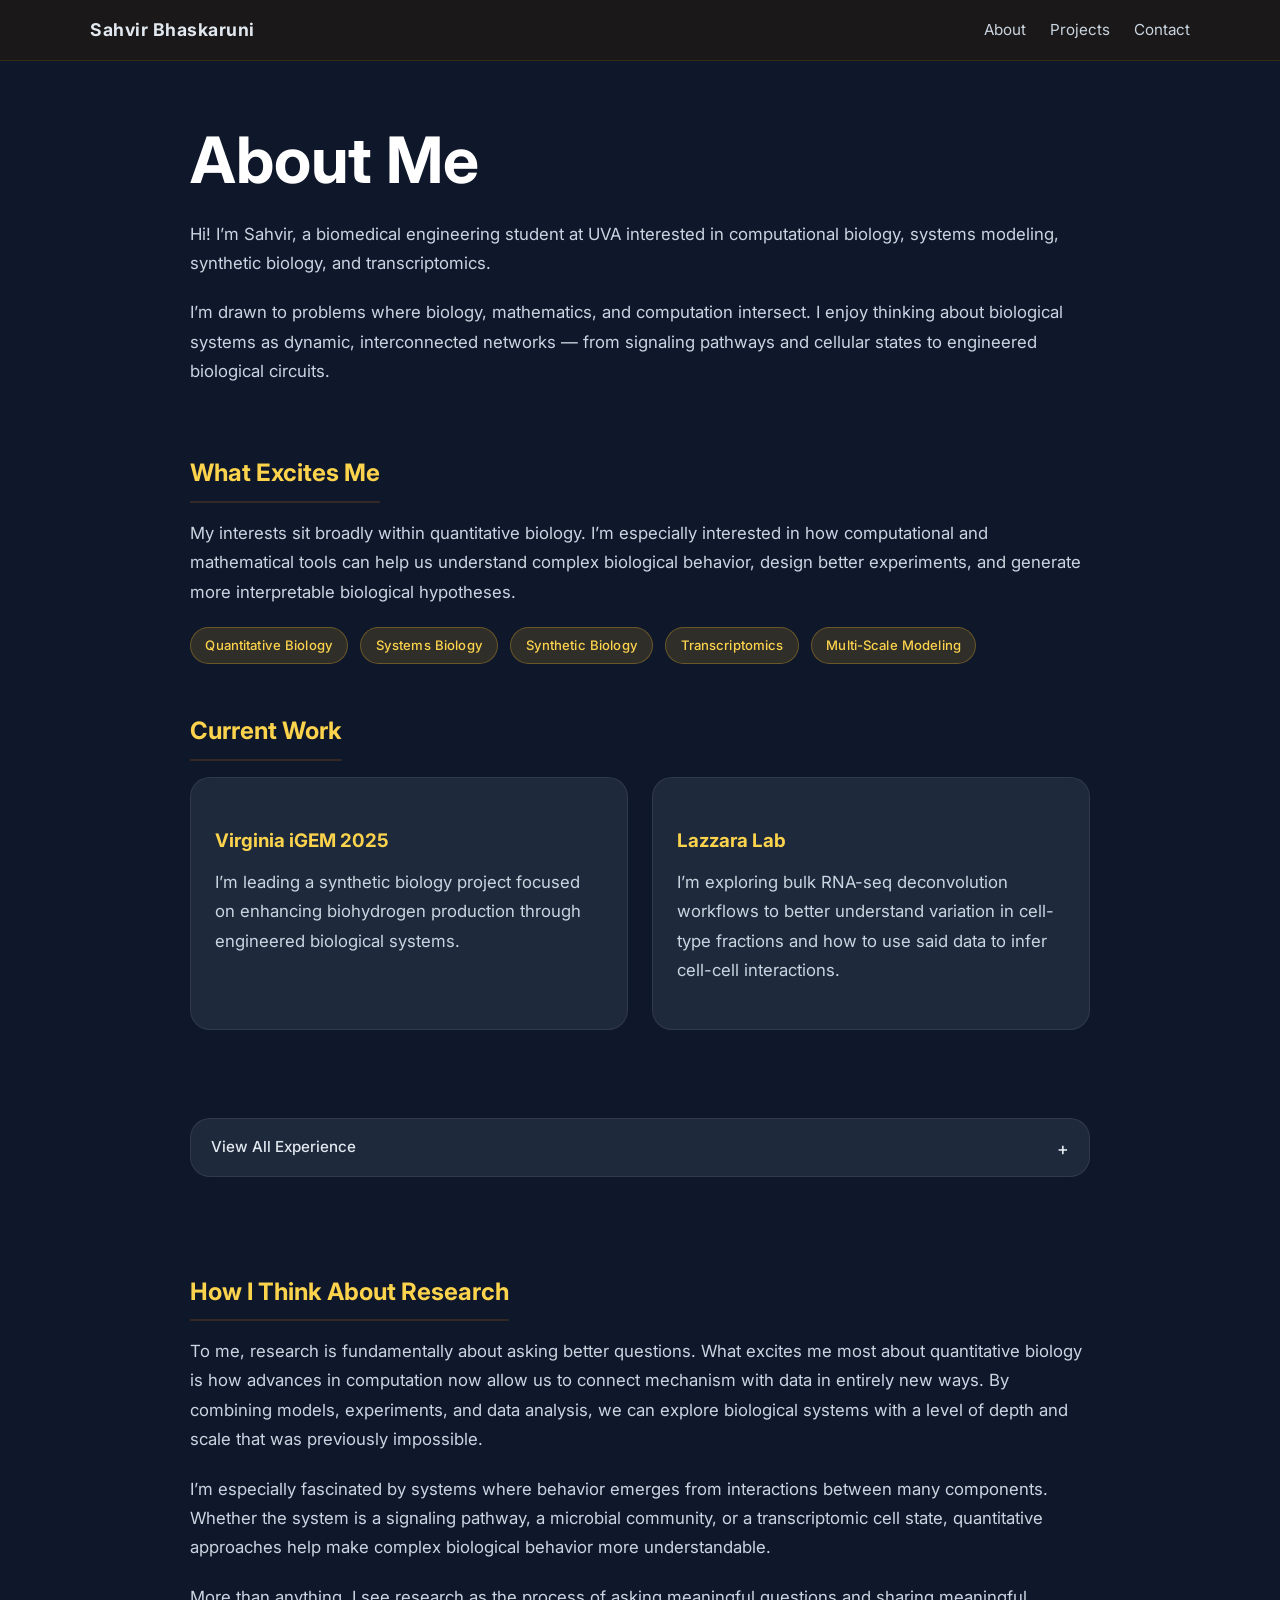
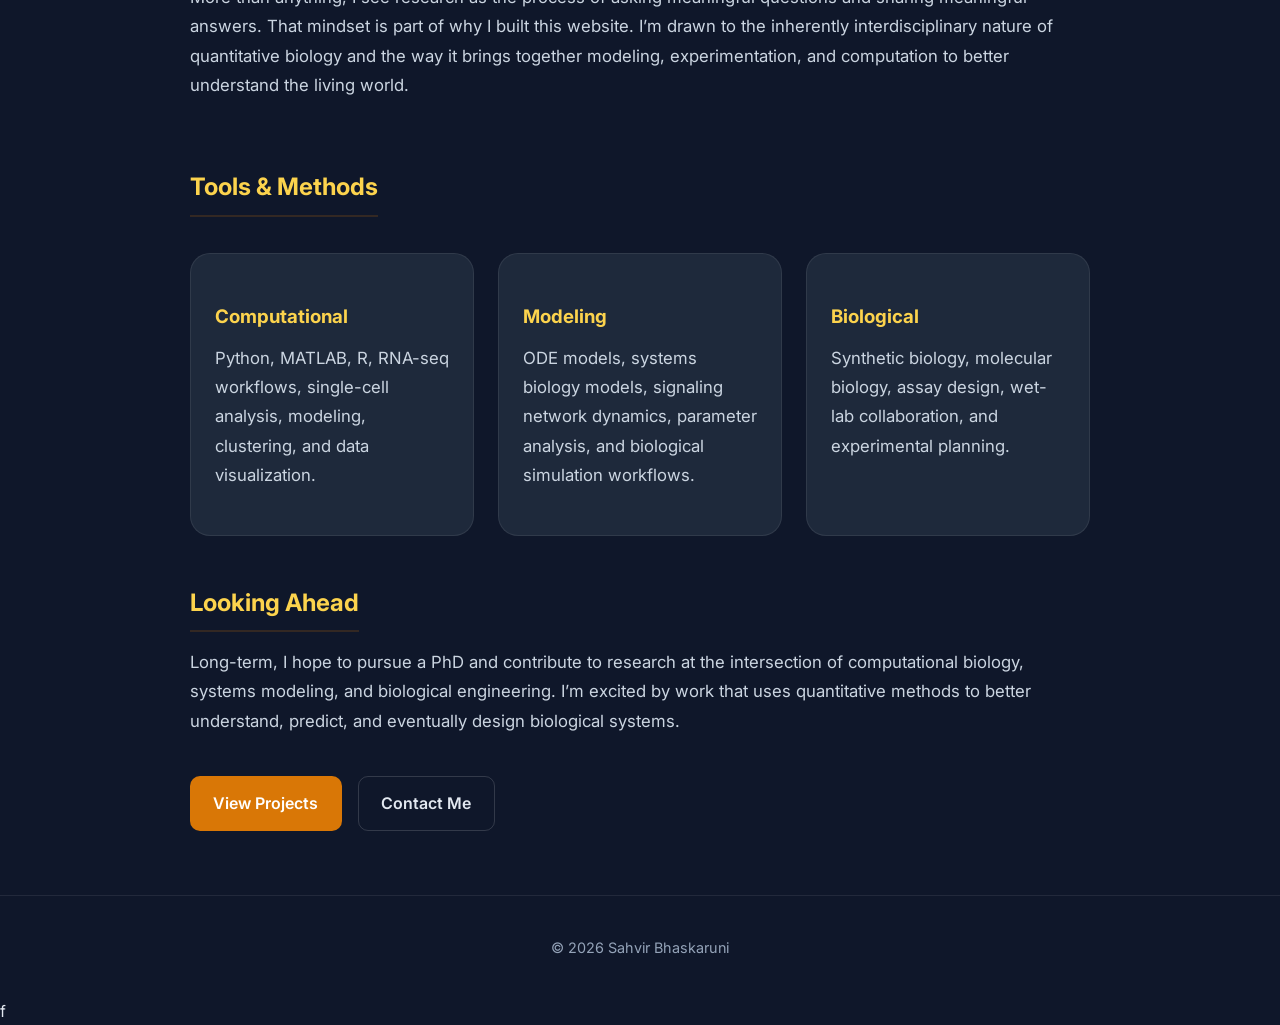
==== commit 5da0efdc: "editing experience section" ====
--- a/bio.html
+++ b/bio.html
@@ -139,18 +139,8 @@
       </div>
 
       <div class="experience-entry">
-        <h3>Pierce-Cottler Lab — Undergraduate Researcher</h3>
-        <p class="experience-meta">University of Virginia · 2026–Present</p>
-        <p>
-          Investigating computational approaches for bulk transcriptomic
-          deconvolution and benchmarking cellular composition estimation
-          methods.
-        </p>
-      </div>
-
-      <div class="experience-entry">
         <h3>Independent Research Projects</h3>
-        <p class="experience-meta">Polygence · 2021–2023</p>
+        <p class="experience-meta">2021–2023</p>
         <p>
           Conducted independent computational biology projects focused on
           pan-hantavirus vaccine design and small-molecule inhibitor design
@@ -172,8 +162,9 @@
         <h3>Organizations & Activities</h3>
         <p class="experience-meta">University of Virginia</p>
         <p>
-          Charlottesville Debate League, Virginia Cricket Club, Biomedical
-          Engineering Society, and undergraduate research mentoring activities.
+          Charlottesville Debate League, Virginia Cricket Club, Virginia
+          iGEM, Data Science for Sustainable Development at UVA, 
+          and undergraduate research mentoring activities.
         </p>
       </div>
 
--- a/style.css
+++ b/style.css
@@ -752,6 +752,7 @@
   display: grid;
   grid-template-columns: repeat(auto-fit, minmax(280px, 1fr));
   gap: 1.5rem;
+  margin-bottom: 1.5rem; /* add this */
 }
 
 /* ========================================
@@ -1038,29 +1039,34 @@
   }
 }
 
-/* experience section */
+/* Experience Dropdown */
+
 .experience-section {
-  margin-top: 2rem;
+  margin-top: 0;
+  margin-bottom: 0;
+  margin: 0;
 }
 
 .experience-dropdown {
   background: var(--bg-secondary);
-  border: 1px solid rgba(251, 146, 60, 0.25);
-  border-radius: 12px;
-  overflow: hidden;
+  border: 1px solid var(--border-medium);
+  border-radius: var(--radius-lg);
+  padding: 0 1.25rem;
+  margin-top: 0;
 }
 
 .experience-dropdown summary {
   list-style: none;
   cursor: pointer;
-  padding: 1rem 1.25rem;
-  font-weight: 600;
-  color: var(--text-primary);
-  transition: background 0.2s ease;
+  padding: 1rem 0;
+  font-size: 0.95rem;
+  font-weight: 500;
+  color: var(--accent);
+  transition: color 0.2s ease;
 }
 
 .experience-dropdown summary:hover {
-  background: rgba(255,255,255,0.03);
+  color: var(--accent-light);
 }
 
 .experience-dropdown summary::-webkit-details-marker {
@@ -1071,7 +1077,7 @@
   content: "+";
   float: right;
   color: var(--accent);
-  font-size: 1.2rem;
+  font-size: 1.1rem;
 }
 
 .experience-dropdown[open] summary::after {
@@ -1079,29 +1085,33 @@
 }
 
 .experience-content {
-  padding: 0 1.25rem 1.25rem;
+  padding: 0 0 0 1rem;
 }
 
 .experience-entry {
-  padding: 1rem 0;
-  border-top: 1px solid rgba(148, 163, 184, 0.15);
+  padding: 0.85rem 0;
+  border-top: 1px solid rgba(148, 163, 184, 0.08);
 }
 
 .experience-entry h3 {
-  margin: 0 0 0.25rem;
+  margin: 0 0 0.2rem;
   color: var(--text-primary);
-  font-size: 1.05rem;
+  font-size: 1rem;
 }
 
 .experience-meta {
-  margin: 0 0 0.5rem;
+  margin: 0 0 0.35rem;
   color: var(--accent);
-  font-size: 0.9rem;
+  font-size: 0.85rem;
   font-weight: 500;
 }
 
 .experience-entry p {
   margin: 0;
   color: var(--text-secondary);
-  line-height: 1.6;
+  line-height: 1.5;
+}
+
+.experience-section + h2 {
+  margin-top: 2rem;
 }
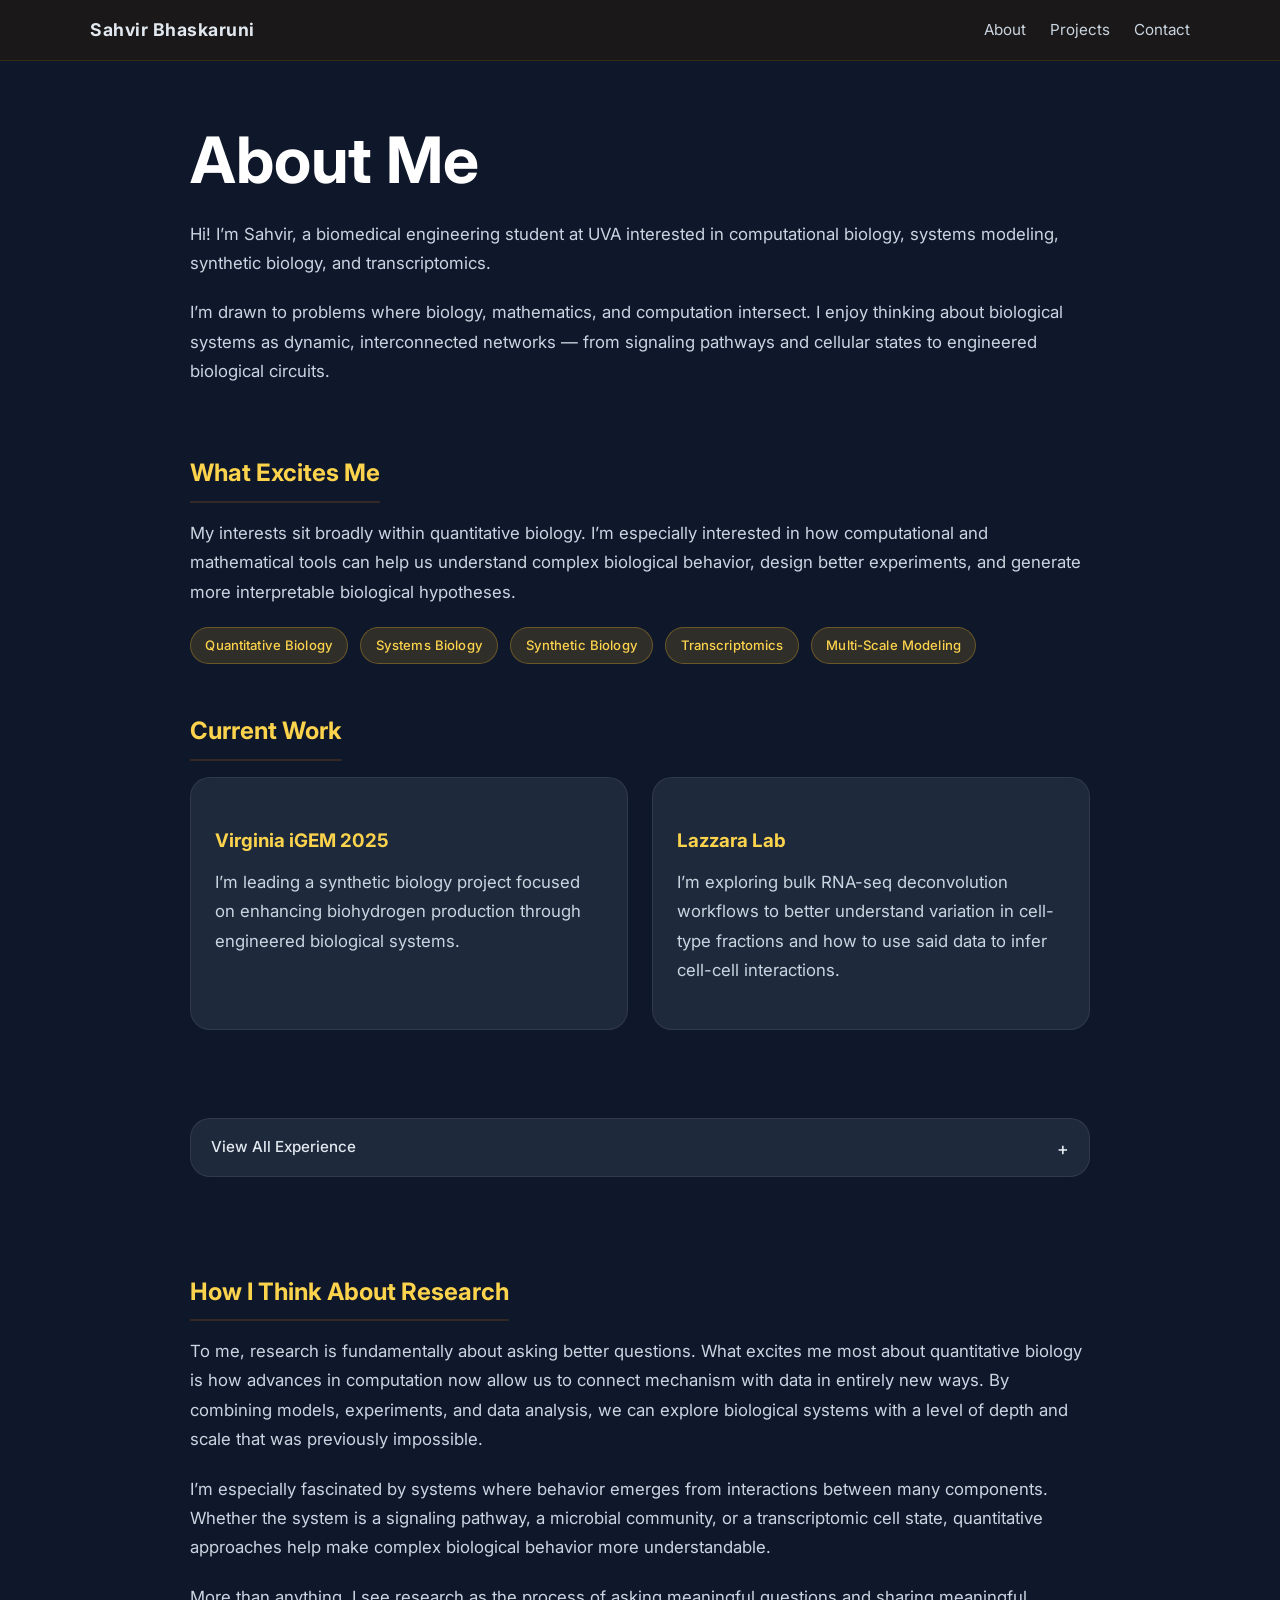
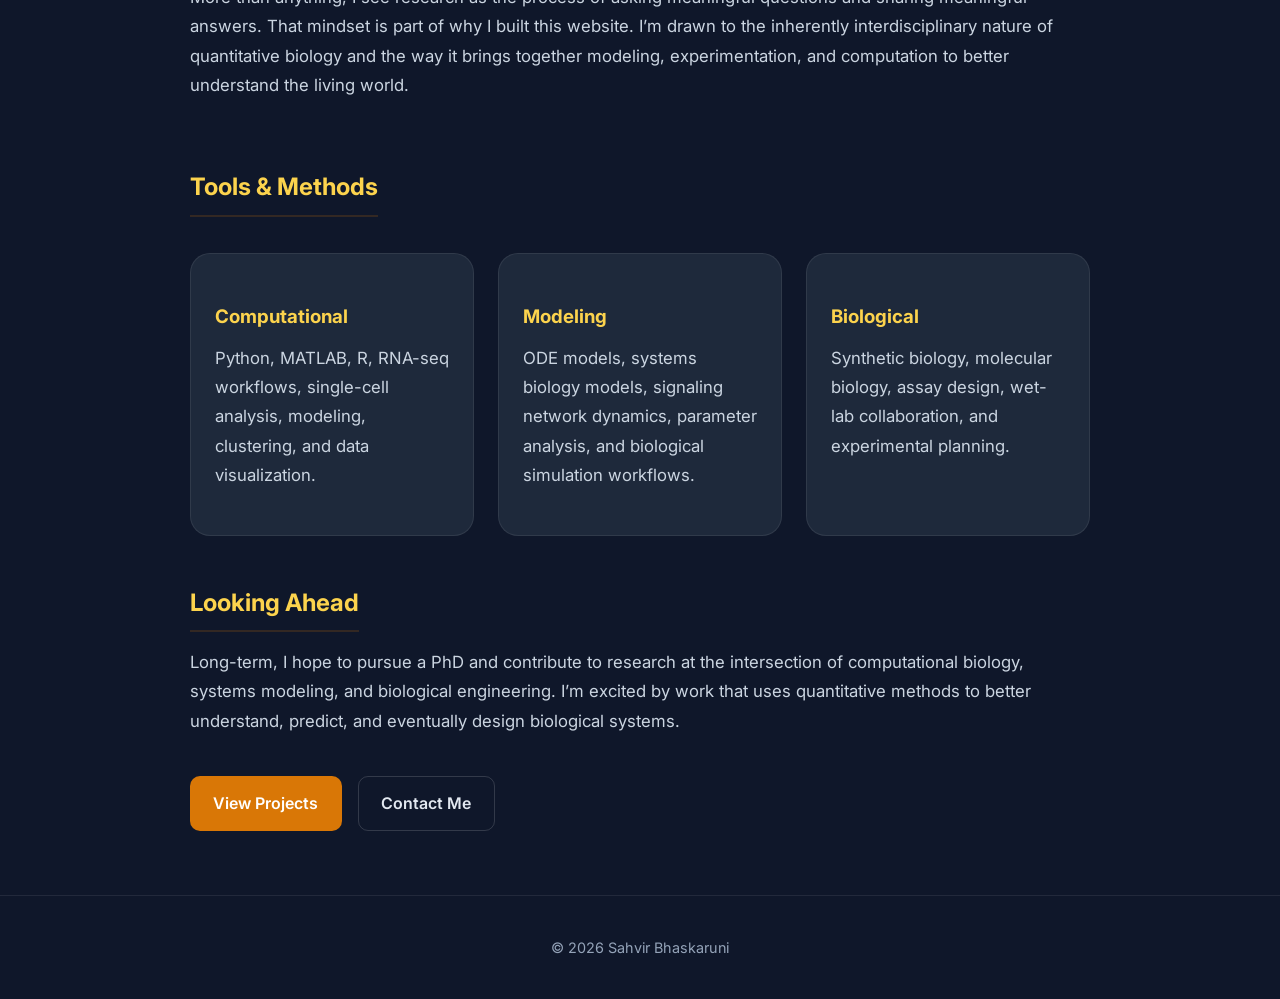
==== commit a5b8f5a1: "Update bio.html with new research experience Added new research details and optimized workflows." ====
--- a/bio.html
+++ b/bio.html
@@ -121,9 +121,15 @@
         <h3>Lazzara Lab — Undergraduate Researcher</h3>
         <p class="experience-meta">University of Virginia · Fall 2023–Present</p>
         <p>
-          Conduct computational and systems biology research focused on
-          signaling pathway modeling, parameter estimation, and quantitative
-          analysis of cellular behavior.
+          Configured parallel comptutation to optimize computational efficiency.
+        </p>
+        <p>
+          Developed computational methods for parameter estimation using limited 
+          data sets. 
+        </p>
+        <p>
+          Optimized bulk RNA-seq deconvolution workflows to enable estimation of 
+          cell-cell interactions. 
         </p>
       </div>
 
@@ -148,6 +154,19 @@
         </p>
       </div>
 
+      
+      <div class="experience-entry">
+        <h3>Posters & Presentations</h3>
+        <p>
+          <b>The Cysteinator: Cell-Regulated Optimization of L-Cysteine for Biohydrogren Production</b>, 
+          Mid-Atlantic Synthetic Biology Network 2026
+        </p>
+        <p>
+          <b>The Cysteinator: A Biological Device to Enhance Biohydrogen Production</b>, 
+          iGEM Grand Jamboree 2025
+        </p>
+      </div>
+      
       <div class="experience-entry">
         <h3>Selected Coursework</h3>
         <p class="experience-meta">University of Virginia</p>
@@ -253,4 +272,4 @@
 </footer>
 
 </body>
-</html>f
+</html>
